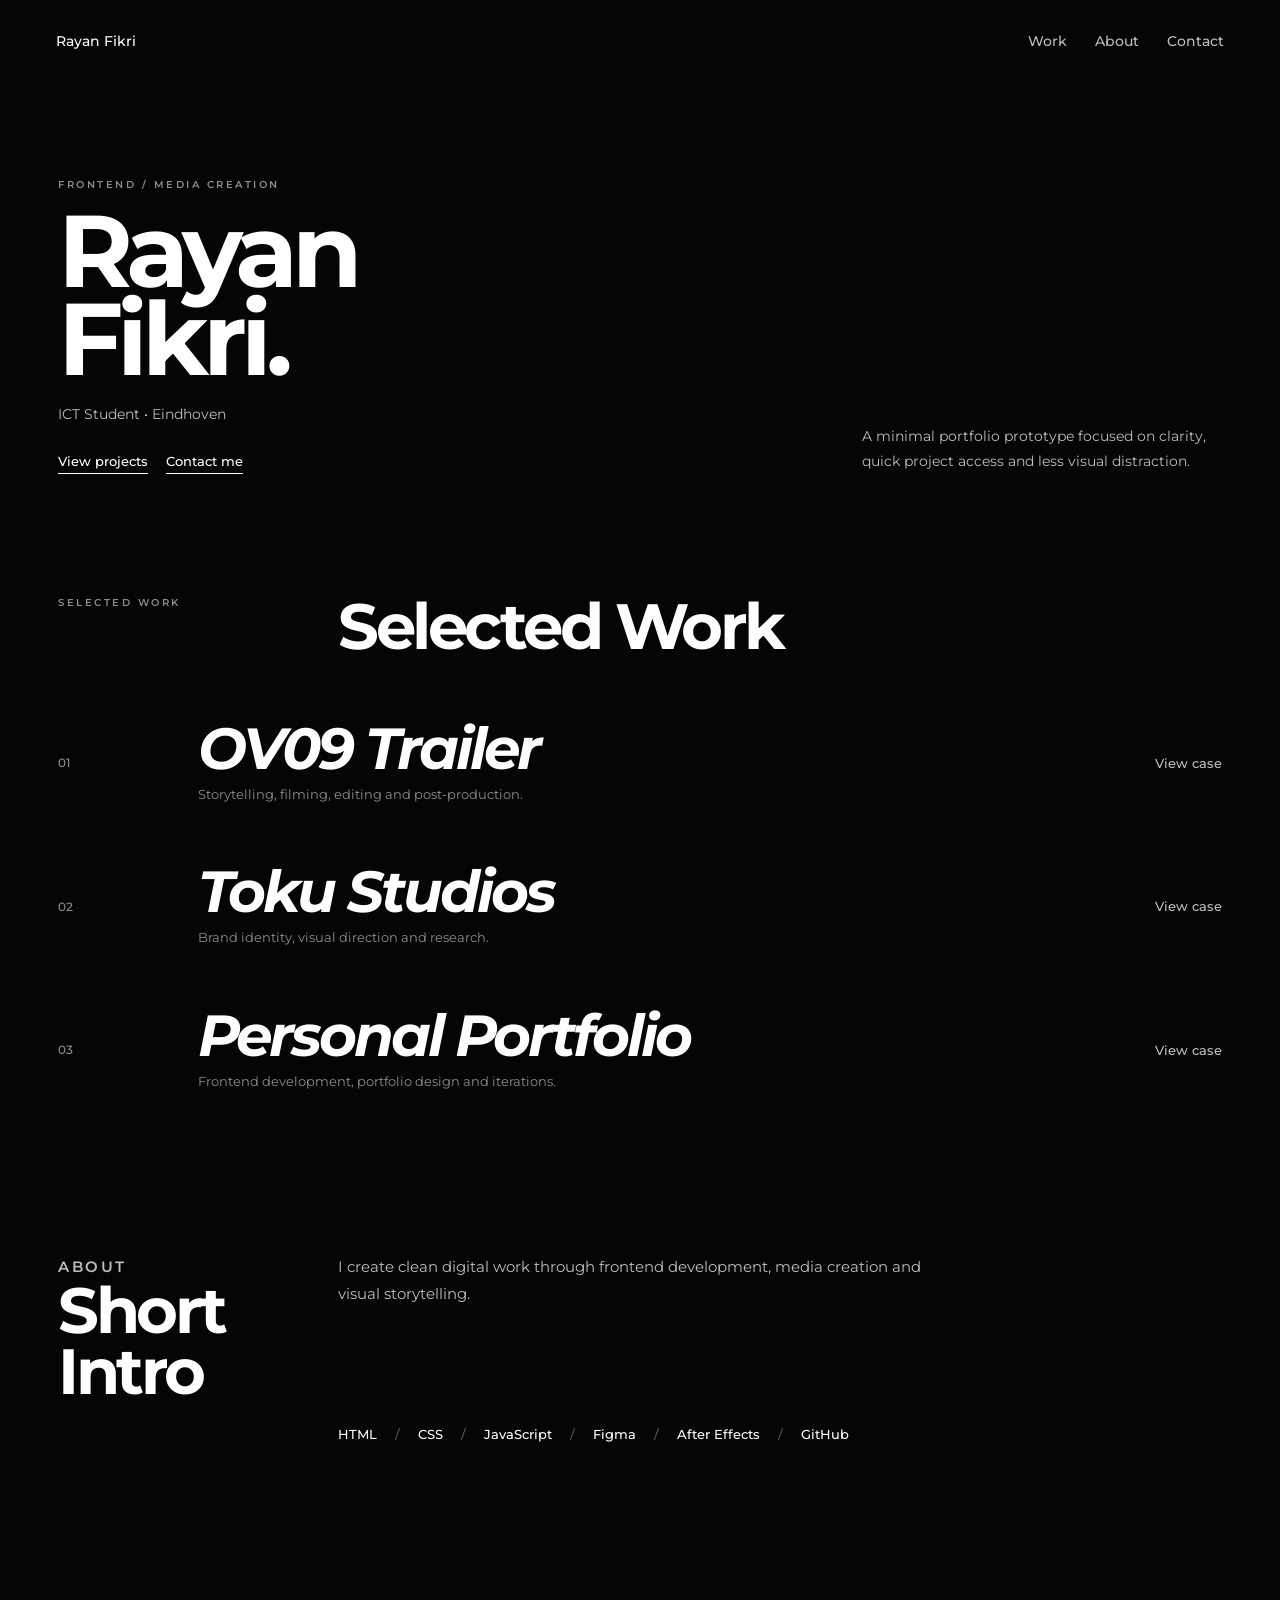
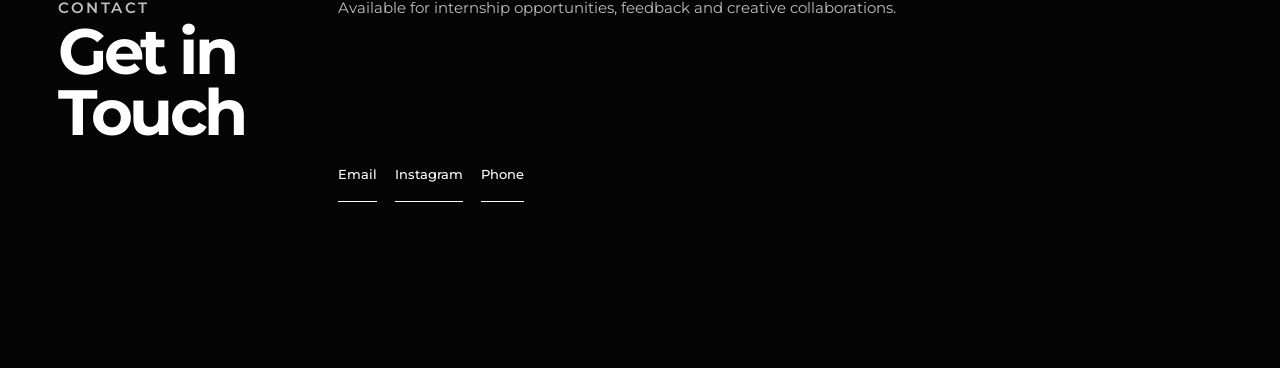
==== index.html @ 975c333f "Initial portfolio prototype" ====
<!DOCTYPE html>
<html lang="en">
<head>
  <meta charset="UTF-8">
  <meta name="viewport" content="width=device-width, initial-scale=1.0">
  <title>Prototype A | Rayan Fikri Portfolio</title>

  <link rel="preconnect" href="https://fonts.googleapis.com">
  <link rel="preconnect" href="https://fonts.gstatic.com" crossorigin>
  <link href="https://fonts.googleapis.com/css2?family=Montserrat:wght@300;400;500;600;700;800&display=swap" rel="stylesheet">

  <link rel="stylesheet" href="css/style.css">
</head>
<body>

  <header class="site-header">
    <a href="#" class="logo">Rayan Fikri</a>

    <nav>
      <a href="#work">Work</a>
      <a href="#about">About</a>
      <a href="#contact">Contact</a>
    </nav>
  </header>

  <main>

    <section class="hero">
      <div>
        <p class="label">Frontend / Media Creation</p>

        <h1>
          Rayan<br>
          Fikri.
        </h1>

        <p class="intro">
          ICT Student • Eindhoven
        </p>

        <div class="hero-links">
          <a href="#work">View projects</a>
          <a href="#contact">Contact me</a>
        </div>
      </div>

      <p class="hero-side">
        A minimal portfolio prototype focused on clarity, quick project access and less visual distraction.
      </p>
    </section>

    <section class="work-section" id="work">
      <div class="section-heading">
        <p class="label">Selected work</p>
        <h2>Selected Work</h2>
      </div>

      <div class="project-list">
        <article class="project-item">
          <span>01</span>
          <div>
            <h3>OV09 Trailer</h3>
            <p>Storytelling, filming, editing and post-production.</p>
          </div>
          <a href="#">View case</a>
        </article>

        <article class="project-item">
          <span>02</span>
          <div>
            <h3>Toku Studios</h3>
            <p>Brand identity, visual direction and research.</p>
          </div>
          <a href="#">View case</a>
        </article>

        <article class="project-item">
          <span>03</span>
          <div>
            <h3>Personal Portfolio</h3>
            <p>Frontend development, portfolio design and iterations.</p>
          </div>
          <a href="#">View case</a>
        </article>
      </div>
    </section>

    <section class="about-section" id="about">
      <div>
        <p class="label">About</p>
        <h2>Short Intro</h2>
      </div>

      <p>
        I create clean digital work through frontend development, media creation and visual storytelling.
      </p>

      <div class="skills">
        <span>HTML</span>
        <span>CSS</span>
        <span>JavaScript</span>
        <span>Figma</span>
        <span>After Effects</span>
        <span>GitHub</span>
      </div>
    </section>

    <section class="contact-section" id="contact">
      <div>
        <p class="label">Contact</p>
        <h2>Get in Touch</h2>
      </div>

      <p>
        Available for internship opportunities, feedback and creative collaborations.
      </p>

      <div class="contact-links">
        <a href="mailto:r.fikri@student.fontys.nl">Email</a>
        <a href="https://www.instagram.com/rayannfkr/" target="_blank">Instagram</a>
        <a href="tel:+31639610118">Phone</a>
      </div>
    </section>

  </main>

  <script src="js/main.js"></script>
</body>
</html>
---- css/style.css ----
* {
  margin: 0;
  padding: 0;
  box-sizing: border-box;
}

html {
  scroll-behavior: smooth;
}

body {
  font-family: "Montserrat", Arial, sans-serif;
  background: #050505;
  color: #ffffff;
}

a {
  color: inherit;
  text-decoration: none;
}

.site-header {
  padding: 32px 56px;
  display: flex;
  justify-content: space-between;
  align-items: center;
}

.logo,
nav a {
  font-size: 14px;
  font-weight: 500;
}

nav {
  display: flex;
  gap: 28px;
}

nav a {
  color: #bdbdbd;
  transition: 0.2s ease;
}

nav a:hover {
  color: #ffffff;
}

main {
  max-width: 1220px;
  margin: 0 auto;
  padding: 34px 28px 100px;
}

.hero {
  min-height: 46vh;
  display: grid;
  grid-template-columns: 1fr 1fr;
  align-items: end;
  gap: 80px;
  padding: 42px 0 56px;
}

.label {
  font-size: 10px;
  font-weight: 600;
  letter-spacing: 2.5px;
  text-transform: uppercase;
  color: #8c8c8c;
}

h1 {
  font-size: clamp(56px, 8vw, 118px);
  font-weight: 700;
  line-height: 0.86;
  letter-spacing: -6px;
  margin-top: 16px;
}

.intro {
  margin-top: 22px;
  color: #bdbdbd;
  font-size: 14px;
}

.hero-side {
  max-width: 360px;
  justify-self: end;
  color: #bdbdbd;
  font-size: 14px;
  line-height: 1.8;
}

.hero-links {
  display: flex;
  gap: 18px;
  margin-top: 30px;
}

.hero-links a,
.contact-links a {
  font-size: 13px;
  font-weight: 500;
  color: #ffffff;
  border-bottom: 1px solid #ffffff;
  padding-bottom: 4px;
  transition: 0.2s ease;
}

.hero-links a:hover,
.contact-links a:hover {
  color: #bdbdbd;
  border-color: #bdbdbd;
}

.work-section,
.about-section,
.contact-section {
  padding: 66px 0;
}

.section-heading {
  display: grid;
  grid-template-columns: 220px 1fr;
  gap: 60px;
  margin-bottom: 34px;
}

h2 {
  font-size: clamp(38px, 5vw, 74px);
  font-weight: 700;
  line-height: 0.95;
  letter-spacing: -3.5px;
}

.project-list {
  display: grid;
}

.project-item {
  display: grid;
  grid-template-columns: 100px 1fr 180px;
  gap: 40px;
  align-items: center;
  padding: 30px 0;
}

.project-item span {
  color: #8c8c8c;
  font-size: 12px;
  font-weight: 500;
}

.project-item h3 {
  font-size: clamp(32px, 4.5vw, 62px);
  font-weight: 700;
  font-style: italic;
  letter-spacing: -3px;
  line-height: 0.95;
}

.project-item p {
  margin-top: 8px;
  color: #8c8c8c;
  font-size: 13px;
  line-height: 1.6;
}

.project-item a {
  text-align: right;
  color: #bdbdbd;
  font-size: 13px;
  font-weight: 500;
}

.project-item:hover a {
  color: #ffffff;
}

.about-section,
.contact-section {
  display: grid;
  grid-template-columns: 220px 1fr;
  gap: 60px;
}

.about-section p,
.contact-section p {
  color: #bdbdbd;
  line-height: 1.8;
  font-size: 15px;
  max-width: 600px;
}

.skills,
.contact-links {
  grid-column: 2;
  display: flex;
  flex-wrap: wrap;
  gap: 18px;
  margin-top: -36px;
}

.skills span {
  color: #ffffff;
  font-size: 13px;
  font-weight: 500;
}

.skills span::after {
  content: "/";
  margin-left: 18px;
  color: #555555;
}

.skills span:last-child::after {
  content: "";
}

@media (max-width: 850px) {
  .site-header {
    padding: 24px;
    flex-direction: column;
    align-items: flex-start;
    gap: 18px;
  }

  main {
    padding: 20px 24px 80px;
  }

  .hero,
  .section-heading,
  .about-section,
  .contact-section {
    grid-template-columns: 1fr;
    gap: 28px;
  }

  .hero-side {
    justify-self: start;
  }

  h1 {
    letter-spacing: -4px;
  }

  .project-item {
    grid-template-columns: 1fr;
    gap: 12px;
  }

  .project-item a {
    text-align: left;
  }

  .skills,
  .contact-links {
    grid-column: 1;
    margin-top: 0;
  }
}
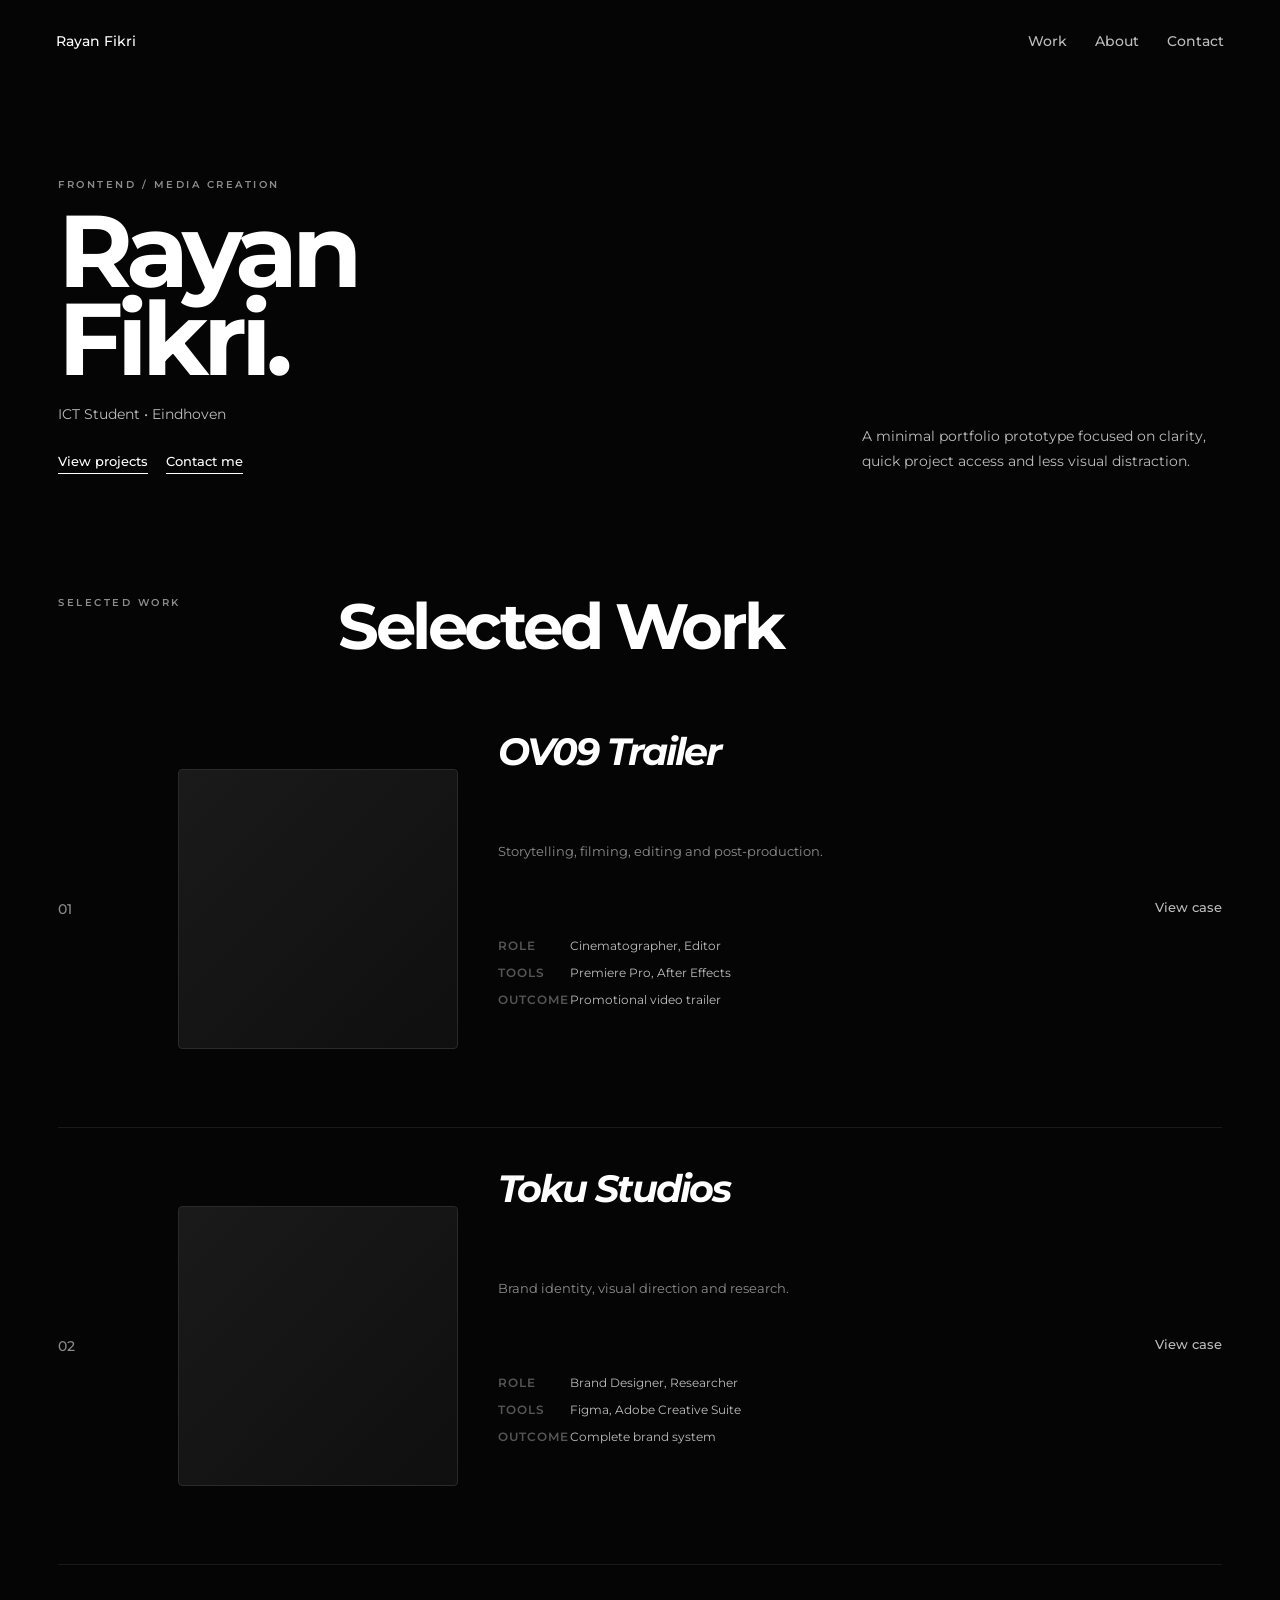
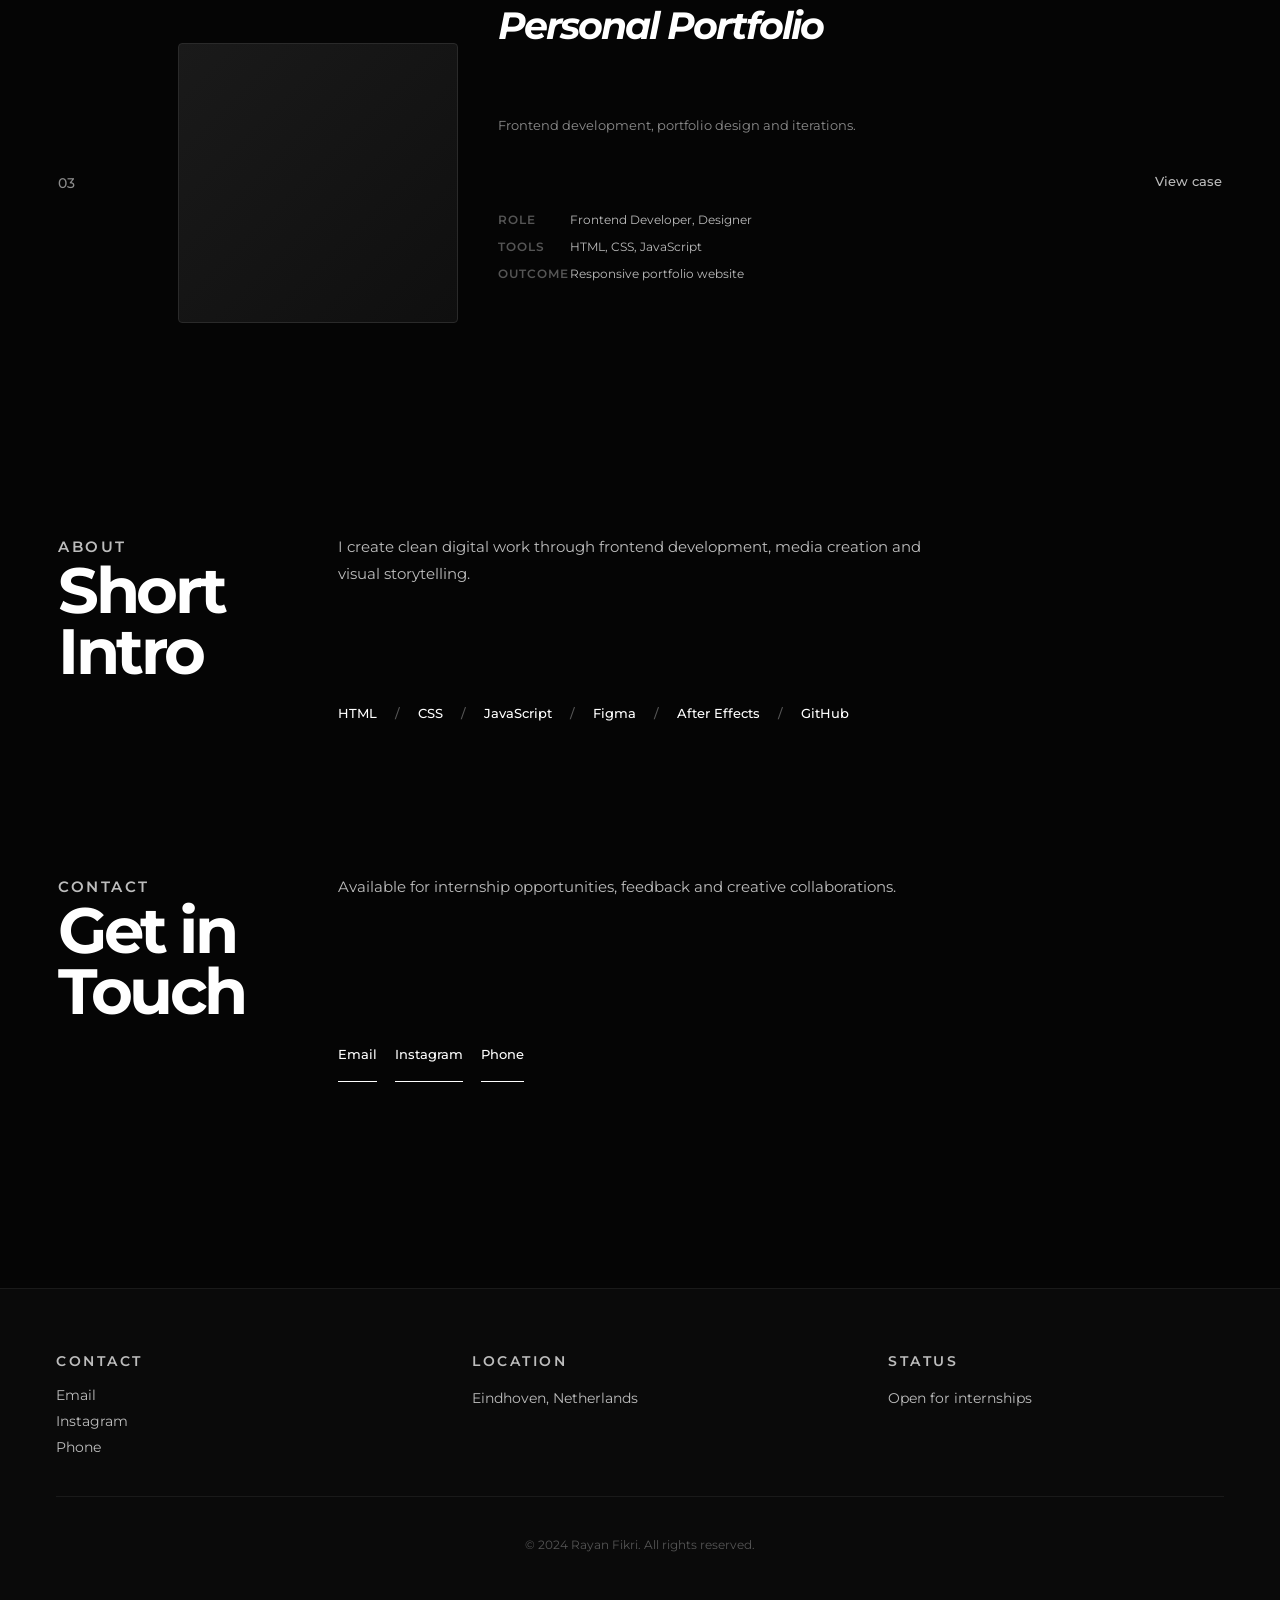
==== commit 10646ae2: "Implement validated feedback to improve project visibility and portfolio clarity" ====
--- a/index.html
+++ b/index.html
@@ -57,30 +57,75 @@
 
       <div class="project-list">
         <article class="project-item">
-          <span>01</span>
-          <div>
+          <div class="project-number">01</div>
+          <div class="project-preview"></div>
+          <div class="project-content">
             <h3>OV09 Trailer</h3>
-            <p>Storytelling, filming, editing and post-production.</p>
+            <p class="project-description">Storytelling, filming, editing and post-production.</p>
+            <div class="project-meta">
+              <div class="meta-group">
+                <span class="meta-label">Role</span>
+                <span>Cinematographer, Editor</span>
+              </div>
+              <div class="meta-group">
+                <span class="meta-label">Tools</span>
+                <span>Premiere Pro, After Effects</span>
+              </div>
+              <div class="meta-group">
+                <span class="meta-label">Outcome</span>
+                <span>Promotional video trailer</span>
+              </div>
+            </div>
           </div>
-          <a href="#">View case</a>
+          <a href="ov09.html" class="project-link">View case</a>
         </article>
 
         <article class="project-item">
-          <span>02</span>
-          <div>
+          <div class="project-number">02</div>
+          <div class="project-preview"></div>
+          <div class="project-content">
             <h3>Toku Studios</h3>
-            <p>Brand identity, visual direction and research.</p>
+            <p class="project-description">Brand identity, visual direction and research.</p>
+            <div class="project-meta">
+              <div class="meta-group">
+                <span class="meta-label">Role</span>
+                <span>Brand Designer, Researcher</span>
+              </div>
+              <div class="meta-group">
+                <span class="meta-label">Tools</span>
+                <span>Figma, Adobe Creative Suite</span>
+              </div>
+              <div class="meta-group">
+                <span class="meta-label">Outcome</span>
+                <span>Complete brand system</span>
+              </div>
+            </div>
           </div>
-          <a href="#">View case</a>
+          <a href="toku.html" class="project-link">View case</a>
         </article>
 
         <article class="project-item">
-          <span>03</span>
-          <div>
+          <div class="project-number">03</div>
+          <div class="project-preview"></div>
+          <div class="project-content">
             <h3>Personal Portfolio</h3>
-            <p>Frontend development, portfolio design and iterations.</p>
+            <p class="project-description">Frontend development, portfolio design and iterations.</p>
+            <div class="project-meta">
+              <div class="meta-group">
+                <span class="meta-label">Role</span>
+                <span>Frontend Developer, Designer</span>
+              </div>
+              <div class="meta-group">
+                <span class="meta-label">Tools</span>
+                <span>HTML, CSS, JavaScript</span>
+              </div>
+              <div class="meta-group">
+                <span class="meta-label">Outcome</span>
+                <span>Responsive portfolio website</span>
+              </div>
+            </div>
           </div>
-          <a href="#">View case</a>
+          <a href="portfolio.html" class="project-link">View case</a>
         </article>
       </div>
     </section>
@@ -124,6 +169,30 @@
 
   </main>
 
+  <footer class="site-footer">
+    <div class="footer-content">
+      <div class="footer-section">
+        <p class="label">Contact</p>
+        <div class="footer-links">
+          <a href="mailto:r.fikri@student.fontys.nl">Email</a>
+          <a href="https://www.instagram.com/rayannfkr/" target="_blank">Instagram</a>
+          <a href="tel:+31639610118">Phone</a>
+        </div>
+      </div>
+      <div class="footer-section">
+        <p class="label">Location</p>
+        <p>Eindhoven, Netherlands</p>
+      </div>
+      <div class="footer-section">
+        <p class="label">Status</p>
+        <p>Open for internships</p>
+      </div>
+    </div>
+    <div class="footer-bottom">
+      <p>&copy; 2024 Rayan Fikri. All rights reserved.</p>
+    </div>
+  </footer>
+
   <script src="js/main.js"></script>
 </body>
 </html>
--- a/css/style.css
+++ b/css/style.css
@@ -135,46 +135,105 @@
 
 .project-list {
   display: grid;
+  gap: 0;
 }
 
 .project-item {
   display: grid;
-  grid-template-columns: 100px 1fr 180px;
+  grid-template-columns: 80px 280px 1fr 140px;
   gap: 40px;
   align-items: center;
-  padding: 30px 0;
-}
-
-.project-item span {
+  padding: 40px 0;
+  border-bottom: 1px solid #1a1a1a;
+  transition: background-color 0.3s ease;
+}
+
+.project-item:last-child {
+  border-bottom: none;
+}
+
+.project-item:hover {
+  background-color: #0a0a0a;
+}
+
+.project-number {
   color: #8c8c8c;
-  font-size: 12px;
+  font-size: 14px;
   font-weight: 500;
-}
-
-.project-item h3 {
-  font-size: clamp(32px, 4.5vw, 62px);
+  transition: color 0.2s ease;
+}
+
+.project-item:hover .project-number {
+  color: #ffffff;
+}
+
+.project-preview {
+  width: 100%;
+  aspect-ratio: 1;
+  background: linear-gradient(135deg, #1a1a1a 0%, #0f0f0f 100%);
+  border: 1px solid #2a2a2a;
+  border-radius: 4px;
+  transition: all 0.3s ease;
+}
+
+.project-item:hover .project-preview {
+  border-color: #3a3a3a;
+  background: linear-gradient(135deg, #252525 0%, #1a1a1a 100%);
+}
+
+.project-content h3 {
+  font-size: clamp(24px, 3vw, 48px);
   font-weight: 700;
   font-style: italic;
-  letter-spacing: -3px;
-  line-height: 0.95;
-}
-
-.project-item p {
+  letter-spacing: -2px;
+  line-height: 1.1;
+}
+
+.project-description {
   margin-top: 8px;
   color: #8c8c8c;
   font-size: 13px;
   line-height: 1.6;
 }
 
-.project-item a {
+.project-meta {
+  display: flex;
+  flex-direction: column;
+  gap: 12px;
+  margin-top: 16px;
+}
+
+.meta-group {
+  display: grid;
+  grid-template-columns: 60px 1fr;
+  gap: 12px;
+  font-size: 12px;
+}
+
+.meta-label {
+  color: #555555;
+  font-weight: 600;
+  text-transform: uppercase;
+  letter-spacing: 1px;
+}
+
+.meta-group span:last-child {
+  color: #bdbdbd;
+}
+
+.project-link {
   text-align: right;
   color: #bdbdbd;
   font-size: 13px;
   font-weight: 500;
-}
-
-.project-item:hover a {
-  color: #ffffff;
+  transition: all 0.2s ease;
+  border-bottom: 1px solid transparent;
+  padding-bottom: 2px;
+}
+
+.project-item:hover .project-link {
+  color: #ffffff;
+  border-bottom-color: #ffffff;
 }
 
 .about-section,
@@ -250,8 +309,21 @@
     gap: 12px;
   }
 
-  .project-item a {
+  .project-preview {
+    aspect-ratio: 16 / 9;
+  }
+
+  .project-link {
     text-align: left;
+  }
+
+  .project-meta {
+    gap: 8px;
+  }
+
+  .meta-group {
+    grid-template-columns: 50px 1fr;
+    gap: 8px;
   }
 
   .skills,
@@ -259,4 +331,282 @@
     grid-column: 1;
     margin-top: 0;
   }
+}
+
+/* Footer Styles */
+.site-footer {
+  background-color: #0a0a0a;
+  border-top: 1px solid #1a1a1a;
+  padding: 60px 56px;
+  margin-top: 40px;
+}
+
+.footer-content {
+  max-width: 1220px;
+  margin: 0 auto;
+  display: grid;
+  grid-template-columns: repeat(3, 1fr);
+  gap: 80px;
+  margin-bottom: 40px;
+}
+
+.footer-section {
+  display: flex;
+  flex-direction: column;
+  gap: 12px;
+}
+
+.footer-section p {
+  color: #bdbdbd;
+  font-size: 14px;
+  line-height: 1.8;
+}
+
+.footer-links {
+  display: flex;
+  flex-direction: column;
+  gap: 8px;
+}
+
+.footer-links a {
+  color: #bdbdbd;
+  font-size: 14px;
+  transition: color 0.2s ease;
+}
+
+.footer-links a:hover {
+  color: #ffffff;
+}
+
+.footer-bottom {
+  max-width: 1220px;
+  margin: 0 auto;
+  padding-top: 40px;
+  border-top: 1px solid #1a1a1a;
+  text-align: center;
+  color: #555555;
+  font-size: 12px;
+}
+
+@media (max-width: 850px) {
+  .site-footer {
+    padding: 40px 24px;
+  }
+
+  .footer-content {
+    grid-template-columns: 1fr;
+    gap: 40px;
+  }
+}
+
+/* Project Page Styles */
+.project-hero {
+  min-height: 30vh;
+  display: flex;
+  align-items: flex-end;
+  padding: 40px 0 60px;
+}
+
+.project-header {
+  width: 100%;
+}
+
+.back-link {
+  display: inline-block;
+  color: #8c8c8c;
+  font-size: 13px;
+  font-weight: 500;
+  margin-bottom: 24px;
+  transition: color 0.2s ease;
+}
+
+.back-link:hover {
+  color: #ffffff;
+}
+
+.project-hero h1 {
+  margin-top: 0;
+  margin-bottom: 12px;
+}
+
+.project-tagline {
+  color: #8c8c8c;
+  font-size: 16px;
+  font-weight: 400;
+  max-width: 600px;
+}
+
+.project-content {
+  display: grid;
+  grid-template-columns: 1fr;
+  gap: 60px;
+  padding-bottom: 80px;
+}
+
+.project-overview {
+  display: grid;
+  grid-template-columns: repeat(4, 1fr);
+  gap: 40px;
+  padding: 40px;
+  background-color: #0a0a0a;
+  border: 1px solid #1a1a1a;
+  border-radius: 4px;
+}
+
+.overview-item p {
+  margin: 0;
+}
+
+.overview-item .label {
+  margin-bottom: 8px;
+}
+
+.overview-item p:last-child {
+  color: #bdbdbd;
+  font-size: 14px;
+  line-height: 1.6;
+}
+
+.project-image-large {
+  width: 100%;
+  aspect-ratio: 16 / 9;
+  background: linear-gradient(135deg, #1a1a1a 0%, #0f0f0f 100%);
+  border: 1px solid #2a2a2a;
+  border-radius: 4px;
+}
+
+.project-description-section {
+  max-width: 800px;
+}
+
+.project-description-section h2 {
+  font-size: 32px;
+  font-weight: 700;
+  margin-bottom: 20px;
+  letter-spacing: -1.5px;
+}
+
+.project-description-section p {
+  color: #bdbdbd;
+  font-size: 15px;
+  line-height: 1.8;
+  margin-bottom: 16px;
+}
+
+.project-description-section strong {
+  color: #ffffff;
+  font-weight: 600;
+}
+
+.process-grid {
+  display: grid;
+  grid-template-columns: repeat(2, 1fr);
+  gap: 30px;
+  margin-top: 24px;
+}
+
+.process-item {
+  padding: 24px;
+  background-color: #0a0a0a;
+  border: 1px solid #1a1a1a;
+  border-radius: 4px;
+  transition: all 0.3s ease;
+}
+
+.process-item:hover {
+  border-color: #2a2a2a;
+  background-color: #0f0f0f;
+}
+
+.process-item h3 {
+  font-size: 16px;
+  font-weight: 600;
+  margin-bottom: 12px;
+  color: #ffffff;
+}
+
+.process-item p {
+  color: #bdbdbd;
+  font-size: 13px;
+  line-height: 1.6;
+  margin: 0;
+}
+
+.achievements-list {
+  list-style: none;
+  padding: 0;
+  margin-top: 16px;
+}
+
+.achievements-list li {
+  color: #bdbdbd;
+  font-size: 14px;
+  line-height: 1.8;
+  padding: 8px 0;
+  padding-left: 24px;
+  position: relative;
+}
+
+.achievements-list li::before {
+  content: "→";
+  position: absolute;
+  left: 0;
+  color: #555555;
+}
+
+.project-cta {
+  padding-top: 40px;
+  border-top: 1px solid #1a1a1a;
+  margin-top: 40px;
+}
+
+.project-cta > p {
+  color: #8c8c8c;
+  font-size: 12px;
+  font-weight: 600;
+  letter-spacing: 2.5px;
+  text-transform: uppercase;
+  margin-bottom: 20px;
+}
+
+.cta-links {
+  display: flex;
+  gap: 24px;
+}
+
+.cta-links a {
+  color: #bdbdbd;
+  font-size: 14px;
+  font-weight: 500;
+  padding-bottom: 4px;
+  border-bottom: 1px solid #bdbdbd;
+  transition: all 0.2s ease;
+}
+
+.cta-links a:hover {
+  color: #ffffff;
+  border-bottom-color: #ffffff;
+}
+
+@media (max-width: 850px) {
+  .project-overview {
+    grid-template-columns: 1fr;
+    gap: 24px;
+  }
+
+  .process-grid {
+    grid-template-columns: 1fr;
+  }
+
+  .project-content {
+    gap: 40px;
+  }
+
+  .project-description-section h2 {
+    font-size: 24px;
+  }
+
+  .cta-links {
+    flex-direction: column;
+  }
 }
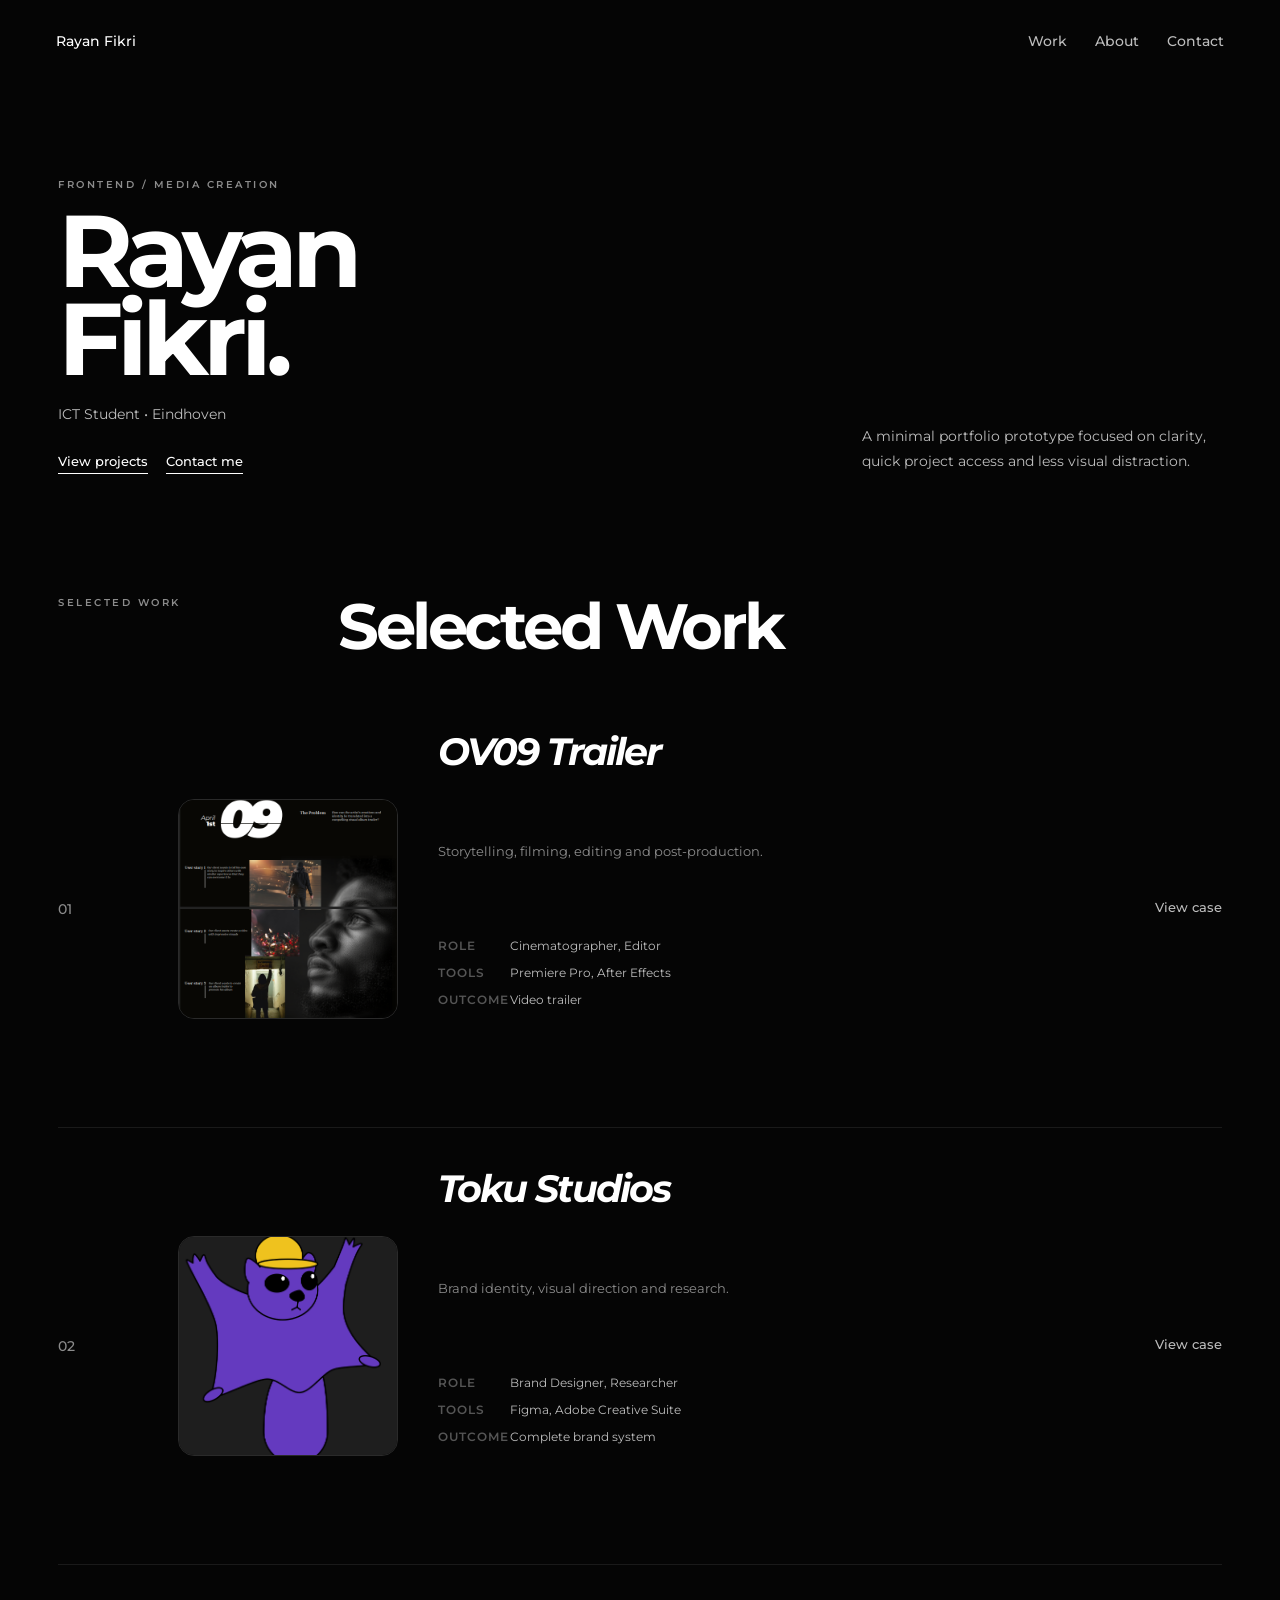
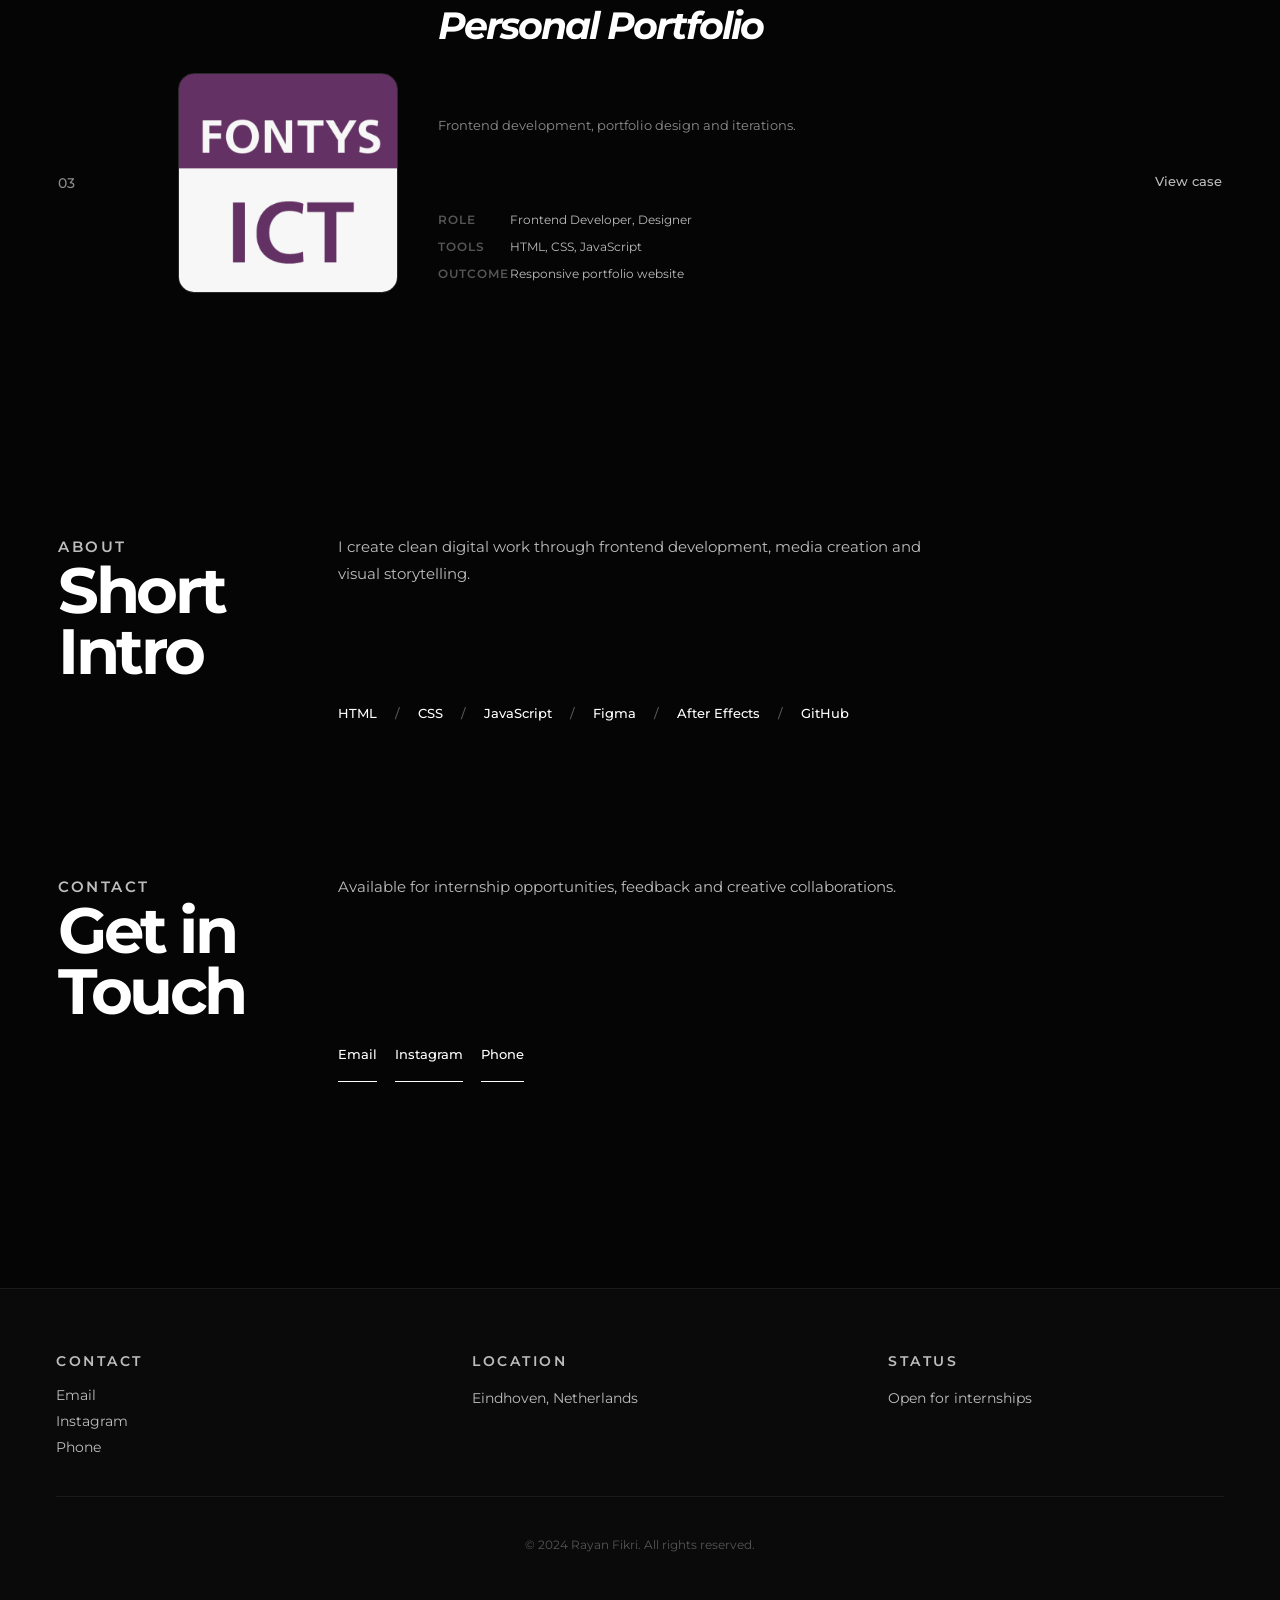
==== commit f16fe23d: "Add real project visuals to make portfolio work easier to understand" ====
--- a/index.html
+++ b/index.html
@@ -58,7 +58,9 @@
       <div class="project-list">
         <article class="project-item">
           <div class="project-number">01</div>
-          <div class="project-preview"></div>
+          <div class="project-preview">
+            <img src="images/ov09.png" alt="OV09 Trailer moodboard" class="project-preview__img project-preview__img--left" loading="lazy">
+          </div>
           <div class="project-content">
             <h3>OV09 Trailer</h3>
             <p class="project-description">Storytelling, filming, editing and post-production.</p>
@@ -73,7 +75,7 @@
               </div>
               <div class="meta-group">
                 <span class="meta-label">Outcome</span>
-                <span>Promotional video trailer</span>
+                <span>   Video trailer</span>
               </div>
             </div>
           </div>
@@ -82,7 +84,9 @@
 
         <article class="project-item">
           <div class="project-number">02</div>
-          <div class="project-preview"></div>
+          <div class="project-preview">
+            <img src="images/toku.png" alt="Toku Studios mascot illustration" class="project-preview__img project-preview__img--center" loading="lazy">
+          </div>
           <div class="project-content">
             <h3>Toku Studios</h3>
             <p class="project-description">Brand identity, visual direction and research.</p>
@@ -106,7 +110,9 @@
 
         <article class="project-item">
           <div class="project-number">03</div>
-          <div class="project-preview"></div>
+          <div class="project-preview">
+            <img src="images/portfolio.png" alt="Fontys ICT portfolio visual" class="project-preview__img project-preview__img--center" loading="lazy">
+          </div>
           <div class="project-content">
             <h3>Personal Portfolio</h3>
             <p class="project-description">Frontend development, portfolio design and iterations.</p>
--- a/css/style.css
+++ b/css/style.css
@@ -140,7 +140,7 @@
 
 .project-item {
   display: grid;
-  grid-template-columns: 80px 280px 1fr 140px;
+  grid-template-columns: 80px 220px 1fr 140px;
   gap: 40px;
   align-items: center;
   padding: 40px 0;
@@ -168,17 +168,58 @@
 }
 
 .project-preview {
-  width: 100%;
-  aspect-ratio: 1;
+  width: 220px;
+  height: 220px;
   background: linear-gradient(135deg, #1a1a1a 0%, #0f0f0f 100%);
   border: 1px solid #2a2a2a;
-  border-radius: 4px;
-  transition: all 0.3s ease;
-}
-
-.project-item:hover .project-preview {
-  border-color: #3a3a3a;
-  background: linear-gradient(135deg, #252525 0%, #1a1a1a 100%);
+  border-radius: 16px;
+  overflow: hidden;
+}
+
+.project-preview img {
+  width: 100%;
+  height: 100%;
+  object-fit: cover;
+  object-position: center;
+  display: block;
+  transition: transform 0.3s ease, filter 0.3s ease;
+}
+
+.project-preview__img--left {
+  object-position: left center;
+}
+
+.project-preview__img--center {
+  object-position: center center;
+}
+
+.project-image-large__img--left {
+  object-position: left center;
+}
+
+.project-image-large__img--center {
+  object-position: center center;
+}
+
+.project-item:hover .project-preview img,
+.project-image-large:hover img {
+  transform: scale(1.03);
+  filter: brightness(1.05);
+}
+
+.project-item:hover {
+  background-color: #0a0a0a;
+}
+
+.project-number {
+  color: #8c8c8c;
+  font-size: 14px;
+  font-weight: 500;
+  transition: color 0.2s ease;
+}
+
+.project-item:hover .project-number {
+  color: #ffffff;
 }
 
 .project-content h3 {
@@ -306,7 +347,7 @@
 
   .project-item {
     grid-template-columns: 1fr;
-    gap: 12px;
+    gap: 18px;
   }
 
   .project-preview {
@@ -324,6 +365,22 @@
   .meta-group {
     grid-template-columns: 50px 1fr;
     gap: 8px;
+  }
+
+  .project-preview {
+    width: 100%;
+  }
+
+  .project-preview img {
+    border-radius: 16px;
+  }
+
+  .project-image-large {
+    aspect-ratio: 16 / 9;
+  }
+
+  .project-content {
+    gap: 20px;
   }
 
   .skills,
@@ -472,7 +529,22 @@
   aspect-ratio: 16 / 9;
   background: linear-gradient(135deg, #1a1a1a 0%, #0f0f0f 100%);
   border: 1px solid #2a2a2a;
-  border-radius: 4px;
+  border-radius: 16px;
+  overflow: hidden;
+}
+
+.project-image-large img {
+  width: 100%;
+  height: 100%;
+  object-fit: cover;
+  object-position: center;
+  display: block;
+  transition: transform 0.3s ease, filter 0.3s ease;
+}
+
+.project-image-large:hover img {
+  transform: scale(1.03);
+  filter: brightness(1.05);
 }
 
 .project-description-section {
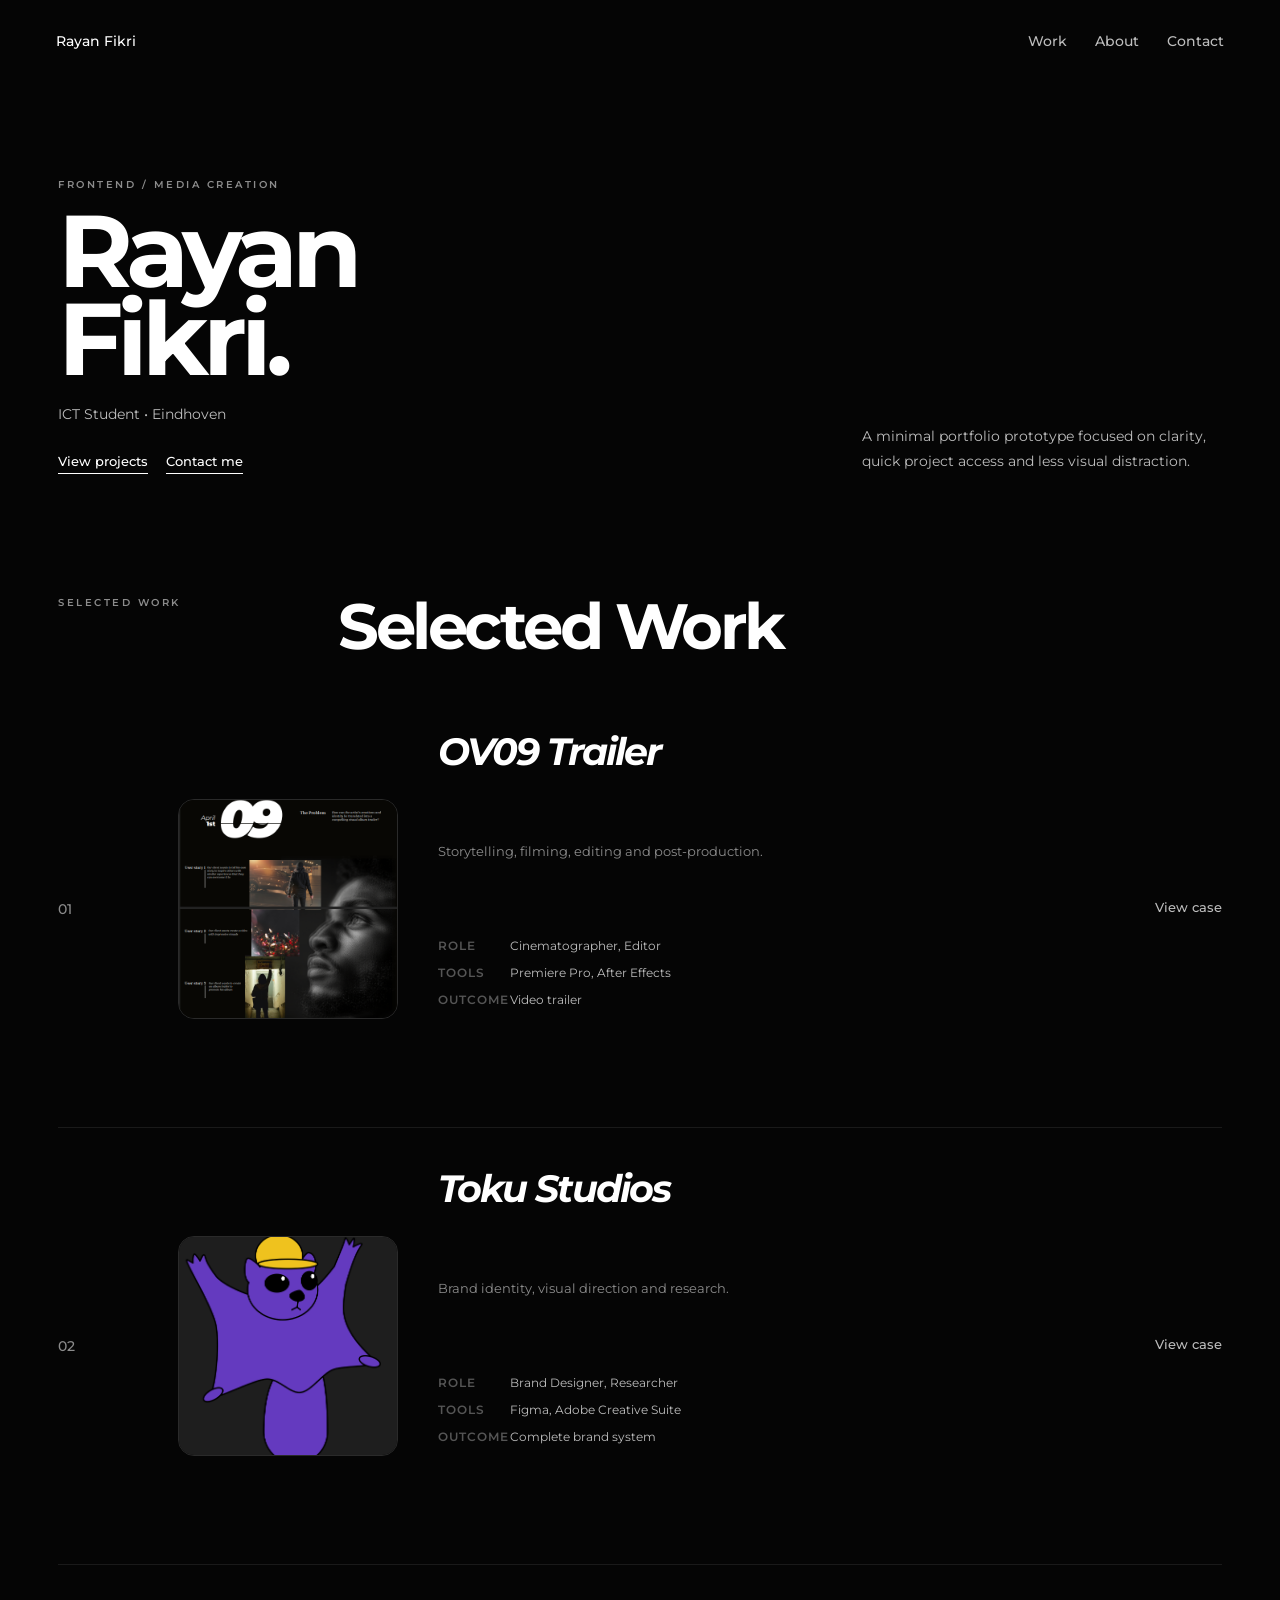
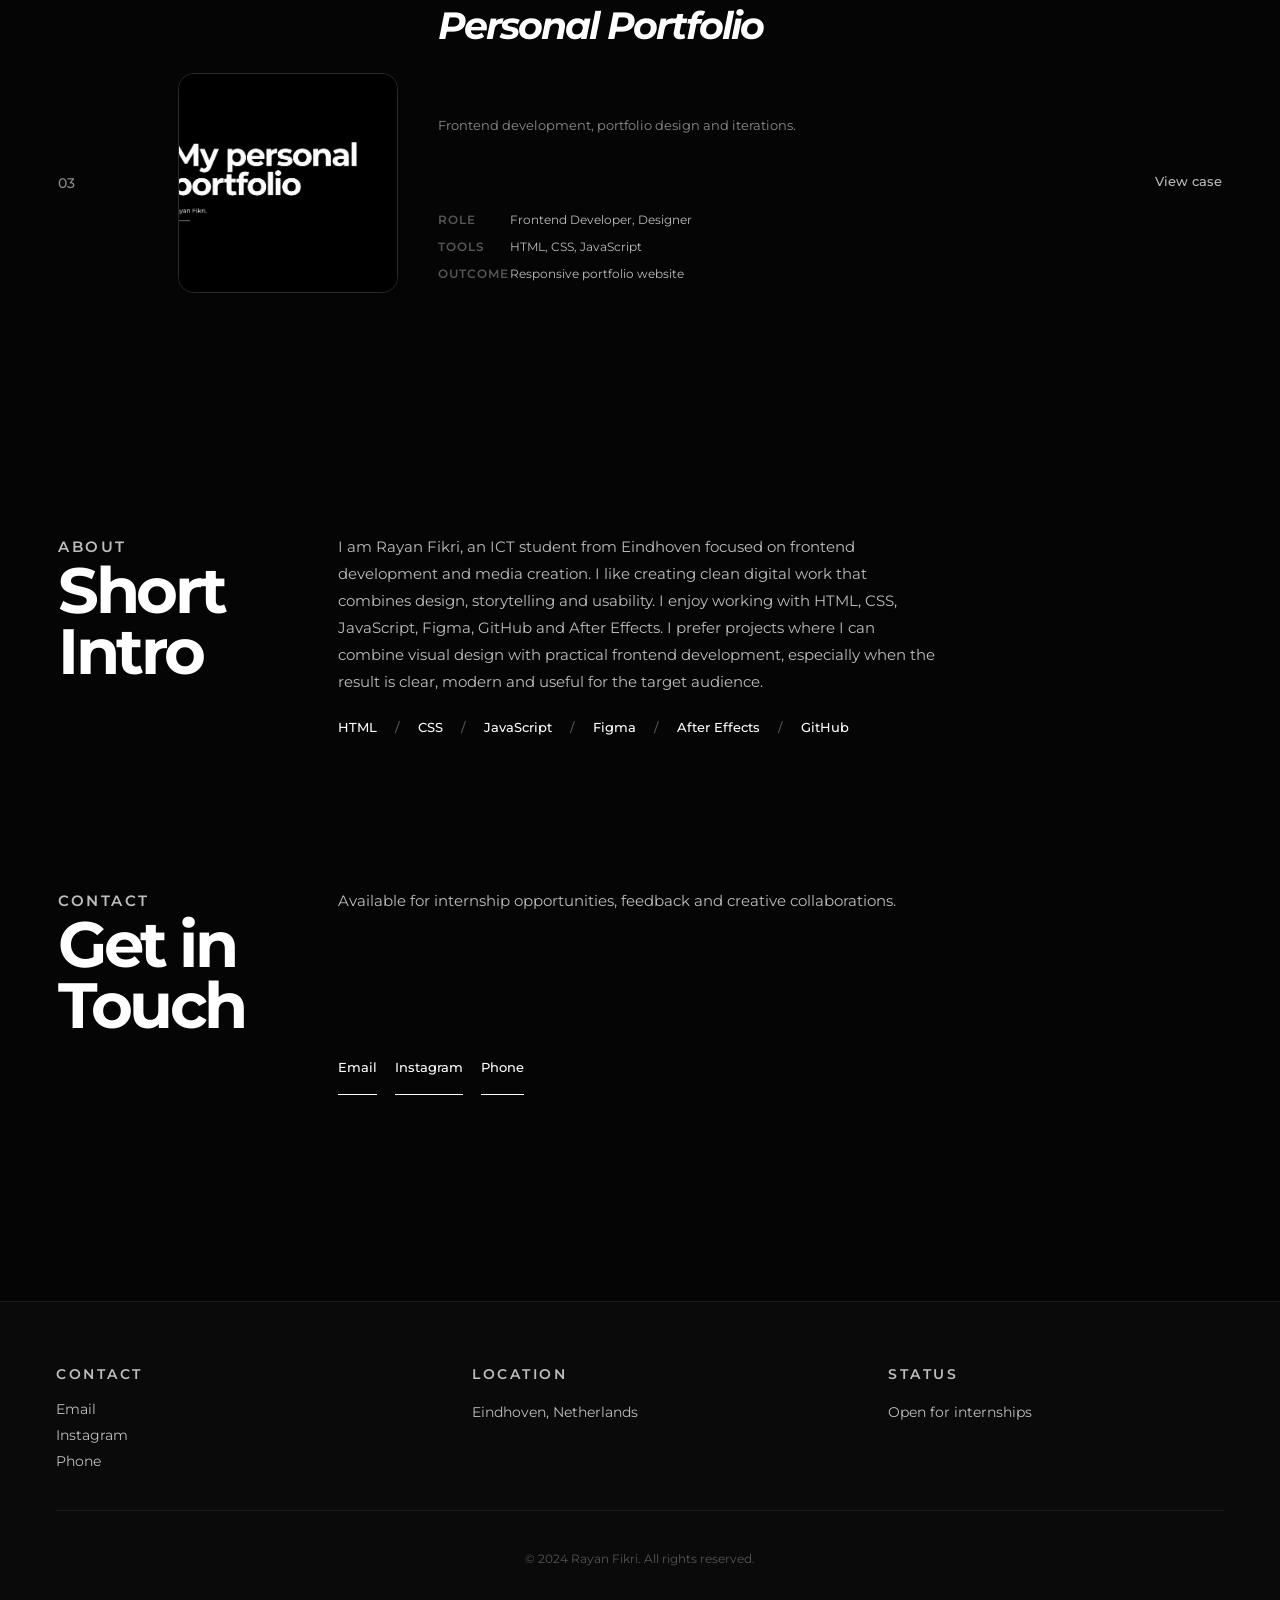
==== commit 96caef18: "Finalize portfolio by improving personal introduction and project visual relevance" ====
--- a/index.html
+++ b/index.html
@@ -111,7 +111,7 @@
         <article class="project-item">
           <div class="project-number">03</div>
           <div class="project-preview">
-            <img src="images/portfolio.png" alt="Fontys ICT portfolio visual" class="project-preview__img project-preview__img--center" loading="lazy">
+            <img src="images/My personal portfolio design.png" alt="Personal portfolio design" class="project-preview__img project-preview__img--portfolio" loading="lazy">
           </div>
           <div class="project-content">
             <h3>Personal Portfolio</h3>
@@ -143,7 +143,7 @@
       </div>
 
       <p>
-        I create clean digital work through frontend development, media creation and visual storytelling.
+        I am Rayan Fikri, an ICT student from Eindhoven focused on frontend development and media creation. I like creating clean digital work that combines design, storytelling and usability. I enjoy working with HTML, CSS, JavaScript, Figma, GitHub and After Effects. I prefer projects where I can combine visual design with practical frontend development, especially when the result is clear, modern and useful for the target audience.
       </p>
 
       <div class="skills">
--- a/css/style.css
+++ b/css/style.css
@@ -193,12 +193,20 @@
   object-position: center center;
 }
 
+.project-preview__img--portfolio {
+  object-position: 20% center;
+}
+
 .project-image-large__img--left {
   object-position: left center;
 }
 
 .project-image-large__img--center {
   object-position: center center;
+}
+
+.project-image-large__img--portfolio {
+  object-position: 20% center;
 }
 
 .project-item:hover .project-preview img,
